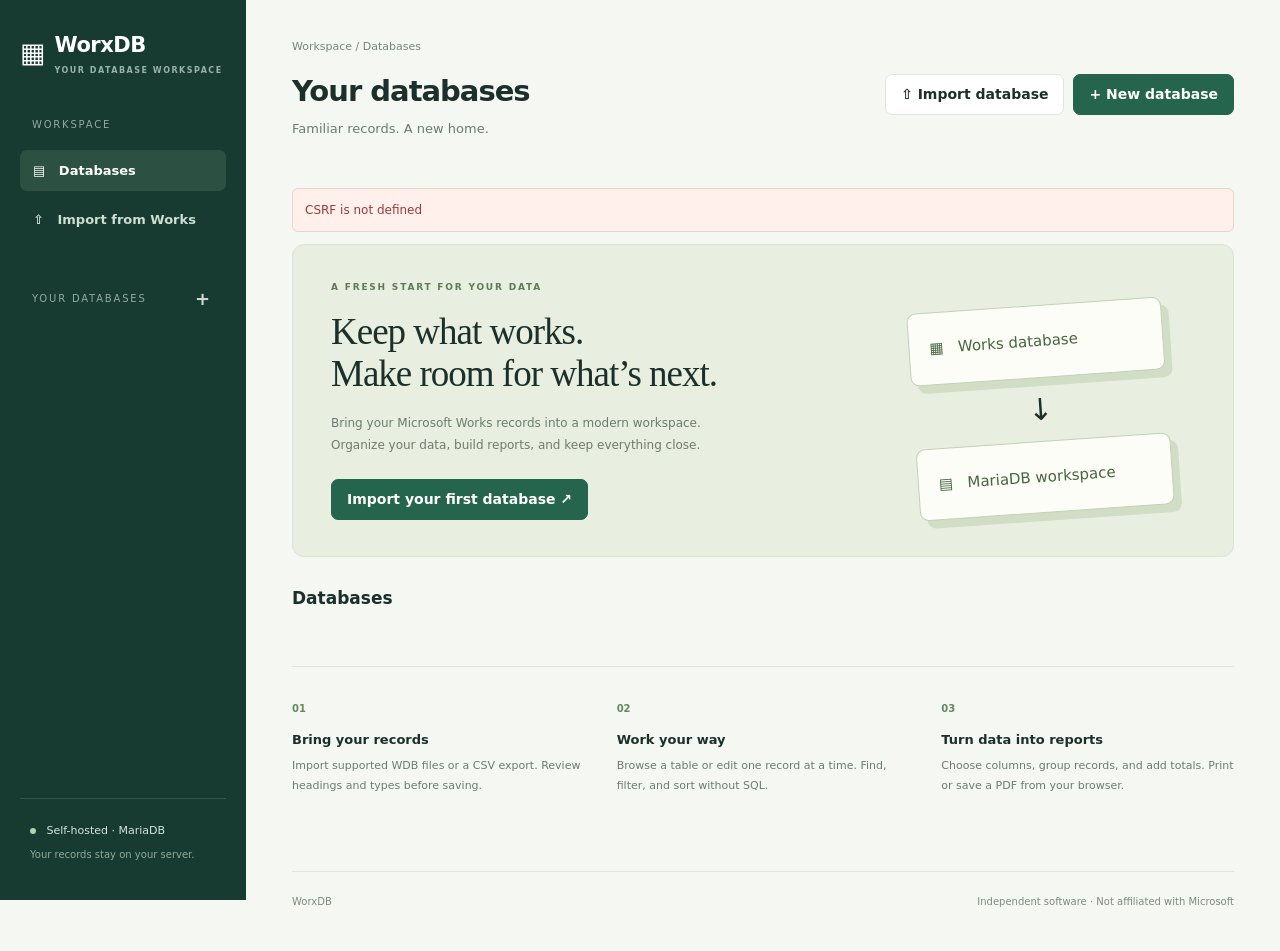
==== templates/index.html @ ecff4e00 "Build Docker-based WorxDB workspace with Works imports and reports" ====
<!doctype html><html lang="en"><head><meta charset="utf-8"><meta name="viewport" content="width=device-width, initial-scale=1"><title>WorxDB · Database workspace</title><link rel="stylesheet" href="/static/style.css"></head><body>
<aside><a class="brand" href="/">▦ <span>WorxDB<small>YOUR DATABASE WORKSPACE</small></span></a><div class="nav-label">WORKSPACE</div><button class="nav active" onclick="showRecords()">▤ &nbsp; Databases</button><button class="nav" onclick="openImport()">⇧ &nbsp; Import from Works</button><div class="nav-label">YOUR DATABASES <button class="tiny" onclick="newDatabase()" aria-label="Create database">+</button></div><div id="databases"></div><div class="aside-bottom"><span class="status-dot"></span> Self-hosted · MariaDB<small>Your records stay on your server.</small></div></aside>
<main><header><div><span class="breadcrumb">Workspace / <span id="crumb">Databases</span></span><h1 id="title">Your databases</h1><p id="subtitle">Familiar records. A new home.</p></div><div class="header-actions"><button onclick="openImport()">⇧ Import database</button><button class="primary" onclick="newDatabase()">+ New database</button></div></header>
<div id="notice" role="status"></div><section id="welcome"><div class="hero"><div class="eyebrow">A FRESH START FOR YOUR DATA</div><h2>Keep what works.<br>Make room for what’s next.</h2><p>Bring your Microsoft Works records into a modern workspace.<br>Organize your data, build reports, and keep everything close.</p><button class="primary" onclick="openImport()">Import your first database ↗</button><div class="hero-art" aria-hidden="true"><div>▦ &nbsp; Works database</div><span>↓</span><div>▤ &nbsp; MariaDB workspace</div></div></div><div class="section-title"><h2>Databases</h2><span id="dbcount"></span></div><div id="cards" class="cards"></div><div class="info-grid"><article><span class="feature-icon">01</span><h3>Bring your records</h3><p>Import supported WDB files or a CSV export. Review headings and types before saving.</p></article><article><span class="feature-icon">02</span><h3>Work your way</h3><p>Browse a table or edit one record at a time. Find, filter, and sort without SQL.</p></article><article><span class="feature-icon">03</span><h3>Turn data into reports</h3><p>Choose columns, group records, and add totals. Print or save a PDF from your browser.</p></article></div></section>
<section id="workspace" hidden><div class="tabs"><button id="recordsTab" class="selected" onclick="showRecords()">Records</button><button id="reportsTab" onclick="showReports()">Reports</button><button id="fieldsTab" onclick="showFields()">Fields</button></div><div id="recordsPanel"><div class="toolbar"><input id="search" type="search" placeholder="Search all fields…" oninput="debounceLoad()" aria-label="Search records"><select id="filterField" aria-label="Filter field"><option value="">All fields</option></select><select id="filterOp" aria-label="Filter operator"><option value="contains">contains</option><option value="eq">equals</option><option value="gt">greater than</option><option value="lt">less than</option><option value="blank">is blank</option></select><input id="filterValue" placeholder="Filter value" aria-label="Filter value"><button onclick="page=1;loadRecords()">Apply</button><button onclick="resetFilters()">Clear</button><button onclick="exportCSV()">Export CSV</button><button class="primary" onclick="editRecord()">+ Add record</button></div><div class="table-wrap"><table id="recordsTable"></table></div><div class="pagination"><span id="recordCount"></span><div><button onclick="if(page>1){page--;loadRecords()}">← Previous</button><span id="pageLabel"></span><button onclick="if(page*100<total){page++;loadRecords()}">Next →</button></div></div></div><div id="reportsPanel" hidden><div class="section-title"><div><h2>Reports</h2><p>Saved layouts, always using your current records.</p></div><button class="primary" onclick="reportBuilder()">+ Create report</button></div><div id="reportCards" class="cards"></div></div><div id="fieldsPanel" hidden></div></section>
<footer>WorxDB <span>Independent software · Not affiliated with Microsoft</span></footer></main>
<dialog id="modal"><form id="modalForm"><div class="dialog-top"><div><span class="eyebrow" id="modalEyebrow">WORKSPACE</span><h2 id="modalTitle"></h2></div><button type="button" class="close" onclick="modal.close()" aria-label="Close">×</button></div><div id="modalBody"></div><div id="modalError" role="alert"></div><div class="dialog-actions"><button type="button" onclick="modal.close()">Cancel</button><button id="saveButton" class="primary" type="submit">Save</button></div></form></dialog>
<script>const CSRF={{ csrf|tojson }};</script><script src="/static/app.js"></script></body></html>
---- static/style.css ----
:root{--ink:#1b302b;--muted:#78847e;--line:#e0e6df;--green:#25654d;--bg:#f5f7f2}*{box-sizing:border-box}body{margin:0;background:var(--bg);color:var(--ink);font:14px/1.5 system-ui,-apple-system,BlinkMacSystemFont,'Segoe UI',sans-serif}button,input,select,textarea{font:inherit}button{border:1px solid var(--line);background:white;border-radius:7px;padding:9px 15px;color:var(--ink);cursor:pointer;font-weight:550}button:hover{background:#eef3ec}button.primary{background:var(--green);color:white;border-color:var(--green)}button.primary:hover{background:#174632}button:disabled{opacity:.5;cursor:wait}input,select,textarea{border:1px solid #ced8ce;border-radius:6px;background:white;padding:10px;color:var(--ink);min-width:0}input:focus,select:focus,button:focus-visible{outline:2px solid #7cb391;outline-offset:2px}aside{position:fixed;inset:0 auto 0 0;width:246px;background:#173b30;color:#d7e5d9;padding:30px 20px;display:flex;flex-direction:column}.brand{display:flex;gap:10px;font-size:27px;color:#fff;text-decoration:none;align-items:center;font-weight:650;letter-spacing:-1px}.brand>span{font-size:21px;letter-spacing:-.5px}.brand small{display:block;font-size:8px;letter-spacing:1.5px;color:#99b4a7;margin-top:3px}.nav-label{font-size:10px;letter-spacing:1.8px;color:#91ac9e;margin:40px 12px 14px;display:flex;justify-content:space-between;align-items:center}.nav{display:block;color:#ceded2;background:none;border:none;text-align:left;width:100%;margin:4px 0;padding:11px 13px;font-size:13px}.nav:hover,.nav.active{background:#2c5142;color:white}.tiny{background:none;border:0;color:#ccdacc;padding:0 4px;font-size:18px}.aside-bottom{margin-top:auto;padding:24px 10px 0;font-size:11px;border-top:1px solid #365448}.aside-bottom small{display:block;color:#91ac9e;font-size:10px;margin:8px 0}.status-dot{display:inline-block;width:6px;height:6px;background:#b0d6aa;border-radius:50%;margin-right:7px}main{margin-left:246px;padding:35px 46px 20px;max-width:1800px}header{display:flex;justify-content:space-between;align-items:center;margin-bottom:35px;gap:20px}.breadcrumb{font-size:11px;color:var(--muted)}h1{font-size:29px;letter-spacing:-1px;margin:14px 0 3px;font-weight:600}p{color:#6c7b71;margin:5px 0 15px}header p{font-size:13px}.header-actions{display:flex;gap:9px}.hero{background:#e8eee0;border:1px solid #dce4d3;border-radius:12px;padding:36px 38px;position:relative;overflow:hidden;min-height:298px}.eyebrow{font-size:9px;font-weight:700;letter-spacing:1.8px;color:#5e7b53}.hero h2{font-family:Georgia,serif;font-size:37px;line-height:1.15;font-weight:400;letter-spacing:-1px;margin:16px 0}.hero p{font-size:12px;line-height:1.9;margin-bottom:22px}.hero-art{position:absolute;right:65px;top:60px;width:255px;transform:rotate(-4deg)}.hero-art div{background:#fcfdf6;border:1px solid #c4d1b9;border-radius:9px;padding:24px 20px;box-shadow:7px 8px 0 #d1ddc5;color:#476541;font-size:15px}.hero-art span{display:block;text-align:center;font-size:30px;padding:9px}.section-title{display:flex;justify-content:space-between;align-items:center;margin:29px 0 18px}.section-title h2{font-size:17px;font-weight:600;margin:0}.section-title>span{color:var(--muted);font-size:11px}.cards{display:grid;grid-template-columns:repeat(auto-fill,minmax(230px,1fr));gap:16px}.card{background:white;border:1px solid var(--line);border-radius:9px;padding:23px;text-align:left;cursor:pointer;display:block;color:var(--ink);text-decoration:none}.card:hover{border-color:#86aa83}.card .db-icon{font-size:25px;color:#5c895b;background:#edf3e8;border:1px solid #e0ead9;border-radius:7px;padding:7px 11px;display:inline-block}.card h3{font-size:15px;margin:19px 0 5px}.card p{font-size:11px}.card .card-bottom{border-top:1px solid var(--line);padding-top:14px;margin-top:22px;color:#7f8b7c;font-size:10px;display:flex;justify-content:space-between}.empty{background:white;border:1px dashed #cad5c5;border-radius:9px;padding:28px;color:var(--muted)}.info-grid{display:grid;grid-template-columns:repeat(3,1fr);gap:32px;border-top:1px solid var(--line);margin-top:36px;padding:30px 0}.info-grid h3{font-size:13px;margin:12px 0 7px}.info-grid p{font-size:11px;line-height:1.8}.feature-icon{font-size:10px;color:#64885d;font-weight:700}footer{border-top:1px solid var(--line);padding:22px 0;color:#7e8c7b;font-size:10px;display:flex;justify-content:space-between;margin-top:30px}.tabs{display:flex;gap:25px;border-bottom:1px solid var(--line);margin-bottom:22px}.tabs button{border:0;background:none;border-radius:0;padding:13px 2px;color:#879080}.tabs .selected{color:var(--green);border-bottom:2px solid var(--green)}.toolbar{display:flex;flex-wrap:wrap;gap:8px;margin:20px 0}.toolbar input:first-child{flex:1;min-width:160px}.toolbar input{width:130px}.toolbar button,.toolbar select,.toolbar input{font-size:11px;padding:9px}.table-wrap{overflow:auto;background:white;border:1px solid var(--line);border-radius:8px}table{border-collapse:collapse;width:100%;white-space:nowrap}th,td{border-bottom:1px solid #edf0e9;padding:13px 17px;text-align:left;font-size:12px}th{background:#eef2e9;color:#6a7c65;font-size:10px;font-weight:650;letter-spacing:.4px}th button{background:none;border:0;padding:0;font-size:inherit;color:inherit}td button{font-size:10px;padding:4px 9px}tbody tr:hover{background:#f8faf4}.pagination{display:flex;justify-content:space-between;align-items:center;margin:18px 0;font-size:11px;color:var(--muted)}.pagination button{font-size:11px}#pageLabel{margin:0 12px}dialog{width:min(840px,calc(100vw - 30px));border:1px solid #d5dfcf;border-radius:12px;padding:28px;max-height:90vh;color:var(--ink);box-shadow:0 25px 100px #183b3030}dialog::backdrop{background:#183b3060;backdrop-filter:blur(3px)}.dialog-top{display:flex;justify-content:space-between;align-items:start;margin-bottom:20px}.dialog-top h2{font-size:24px;margin:5px 0}.close{border:0;font-size:23px;background:none;padding:0 6px}.dialog-actions{display:flex;justify-content:flex-end;gap:9px;border-top:1px solid var(--line);padding-top:20px;margin-top:24px}label{display:block;font-size:12px;font-weight:550;margin:14px 0 6px}label input:not([type=checkbox]),label select,label textarea{display:block;width:100%;margin-top:6px}.form-grid{display:grid;grid-template-columns:1fr 1fr;gap:0 18px}.field-row{display:grid;grid-template-columns:30px 1fr 120px 1fr 36px;align-items:center;gap:8px;margin:10px 0}.field-row input,.field-row select{width:100%;font-size:12px}.field-row small{color:var(--muted)}.help{font-size:11px;line-height:1.8;color:#7b8775}.warning{background:#fff7df;border:1px solid #e9ddb2;border-radius:6px;padding:12px 15px;font-size:12px;color:#847036;margin:14px 0}.upload{display:block;border:1px dashed #a9bea0;border-radius:8px;padding:38px;text-align:center;background:#f3f7ee}.upload input{display:block;margin:20px auto 0;max-width:100%}#modalError,#notice{color:#9b3939;font-size:12px;white-space:pre-wrap}#modalError:not(:empty),#notice:not(:empty){padding:12px;background:#fff0eb;border:1px solid #ebd3ca;border-radius:6px;margin:12px 0}.check-list{display:flex;gap:10px 25px;flex-wrap:wrap}.check-list label{font-weight:400}.danger{color:#a14432} [hidden]{display:none!important}@media(max-width:1150px){.hero-art{right:25px;width:200px;top:80px}.hero h2{font-size:32px}.hero p{max-width:60%}main{padding:25px}.header-actions{flex-direction:column}}@media(max-width:850px){aside{width:190px;padding:20px 10px}main{margin-left:190px;padding:20px}.hero-art{display:none}.hero p{max-width:100%}header{align-items:start}.info-grid{gap:15px}}@media(max-width:620px){aside{position:static;width:100%;padding:15px 20px}.brand small,.nav-label,.aside-bottom,#databases,aside>.nav{display:none}main{margin:0;padding:20px}header{display:block}.header-actions{flex-direction:row;margin-top:20px}.hero{padding:25px}.hero h2{font-size:30px}.info-grid{grid-template-columns:1fr}.form-grid{grid-template-columns:1fr}.field-row{grid-template-columns:25px 1fr 95px}.field-row .formula{grid-column:2}.pagination{gap:10px;align-items:start}.pagination>div{display:flex;align-items:center}footer span{max-width:60%;text-align:right}}
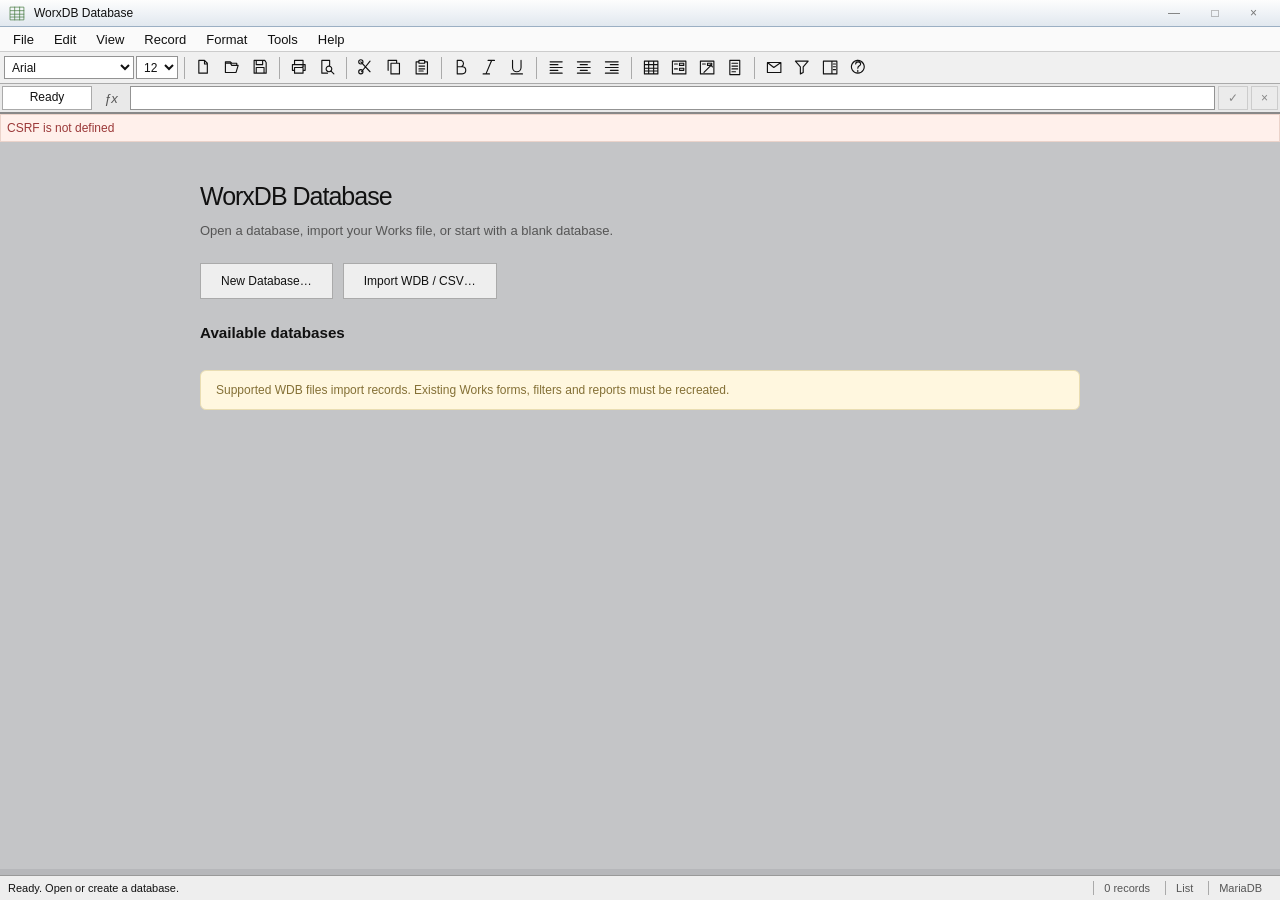
==== commit 00bc87eb: "Add Works-style menus, toolbar, record forms and formatting workspace" ====
--- a/templates/index.html
+++ b/templates/index.html
@@ -1,8 +1,8 @@
-<!doctype html><html lang="en"><head><meta charset="utf-8"><meta name="viewport" content="width=device-width, initial-scale=1"><title>WorxDB · Database workspace</title><link rel="stylesheet" href="/static/style.css"></head><body>
+<!doctype html><html lang="en"><head><meta charset="utf-8"><meta name="viewport" content="width=device-width, initial-scale=1"><title>WorxDB · Database workspace</title><link rel="stylesheet" href="/static/style.css"><link rel="stylesheet" href="/static/classic.css"></head><body>
 <aside><a class="brand" href="/">▦ <span>WorxDB<small>YOUR DATABASE WORKSPACE</small></span></a><div class="nav-label">WORKSPACE</div><button class="nav active" onclick="showRecords()">▤ &nbsp; Databases</button><button class="nav" onclick="openImport()">⇧ &nbsp; Import from Works</button><div class="nav-label">YOUR DATABASES <button class="tiny" onclick="newDatabase()" aria-label="Create database">+</button></div><div id="databases"></div><div class="aside-bottom"><span class="status-dot"></span> Self-hosted · MariaDB<small>Your records stay on your server.</small></div></aside>
 <main><header><div><span class="breadcrumb">Workspace / <span id="crumb">Databases</span></span><h1 id="title">Your databases</h1><p id="subtitle">Familiar records. A new home.</p></div><div class="header-actions"><button onclick="openImport()">⇧ Import database</button><button class="primary" onclick="newDatabase()">+ New database</button></div></header>
 <div id="notice" role="status"></div><section id="welcome"><div class="hero"><div class="eyebrow">A FRESH START FOR YOUR DATA</div><h2>Keep what works.<br>Make room for what’s next.</h2><p>Bring your Microsoft Works records into a modern workspace.<br>Organize your data, build reports, and keep everything close.</p><button class="primary" onclick="openImport()">Import your first database ↗</button><div class="hero-art" aria-hidden="true"><div>▦ &nbsp; Works database</div><span>↓</span><div>▤ &nbsp; MariaDB workspace</div></div></div><div class="section-title"><h2>Databases</h2><span id="dbcount"></span></div><div id="cards" class="cards"></div><div class="info-grid"><article><span class="feature-icon">01</span><h3>Bring your records</h3><p>Import supported WDB files or a CSV export. Review headings and types before saving.</p></article><article><span class="feature-icon">02</span><h3>Work your way</h3><p>Browse a table or edit one record at a time. Find, filter, and sort without SQL.</p></article><article><span class="feature-icon">03</span><h3>Turn data into reports</h3><p>Choose columns, group records, and add totals. Print or save a PDF from your browser.</p></article></div></section>
 <section id="workspace" hidden><div class="tabs"><button id="recordsTab" class="selected" onclick="showRecords()">Records</button><button id="reportsTab" onclick="showReports()">Reports</button><button id="fieldsTab" onclick="showFields()">Fields</button></div><div id="recordsPanel"><div class="toolbar"><input id="search" type="search" placeholder="Search all fields…" oninput="debounceLoad()" aria-label="Search records"><select id="filterField" aria-label="Filter field"><option value="">All fields</option></select><select id="filterOp" aria-label="Filter operator"><option value="contains">contains</option><option value="eq">equals</option><option value="gt">greater than</option><option value="lt">less than</option><option value="blank">is blank</option></select><input id="filterValue" placeholder="Filter value" aria-label="Filter value"><button onclick="page=1;loadRecords()">Apply</button><button onclick="resetFilters()">Clear</button><button onclick="exportCSV()">Export CSV</button><button class="primary" onclick="editRecord()">+ Add record</button></div><div class="table-wrap"><table id="recordsTable"></table></div><div class="pagination"><span id="recordCount"></span><div><button onclick="if(page>1){page--;loadRecords()}">← Previous</button><span id="pageLabel"></span><button onclick="if(page*100<total){page++;loadRecords()}">Next →</button></div></div></div><div id="reportsPanel" hidden><div class="section-title"><div><h2>Reports</h2><p>Saved layouts, always using your current records.</p></div><button class="primary" onclick="reportBuilder()">+ Create report</button></div><div id="reportCards" class="cards"></div></div><div id="fieldsPanel" hidden></div></section>
 <footer>WorxDB <span>Independent software · Not affiliated with Microsoft</span></footer></main>
 <dialog id="modal"><form id="modalForm"><div class="dialog-top"><div><span class="eyebrow" id="modalEyebrow">WORKSPACE</span><h2 id="modalTitle"></h2></div><button type="button" class="close" onclick="modal.close()" aria-label="Close">×</button></div><div id="modalBody"></div><div id="modalError" role="alert"></div><div class="dialog-actions"><button type="button" onclick="modal.close()">Cancel</button><button id="saveButton" class="primary" type="submit">Save</button></div></form></dialog>
-<script>const CSRF={{ csrf|tojson }};</script><script src="/static/app.js"></script></body></html>
+<script>const CSRF={{ csrf|tojson }};</script><script src="/static/app.js"></script><script src="/static/classic.js"></script></body></html>
--- a/static/classic.css
+++ b/static/classic.css
@@ -0,0 +1,3 @@
+/* Desktop-style database shell, following the supplied Works screenshots. */
+:root{--ink:#151515;--bg:#b7b8bb;--line:#aaa;--green:#176ab5;--muted:#555}body{font:13px Arial,sans-serif;background:#b6b7ba;color:#111;overflow:hidden}body>aside,main>header,main>footer{display:none}main{margin:0;padding:0;max-width:none;height:calc(100vh - 145px);overflow:auto;background:#c4c5c7}button,input,select,textarea{border-radius:0;font:12px Arial,sans-serif;color:#111}button{background:#eee;border:1px solid #aaa;padding:5px 12px;font-weight:400}button.primary{background:#e6eff8;color:#111;border:1px solid #4286bb}button:hover,button.primary:hover{background:#dfedfc}input,select,textarea{padding:4px;border:1px solid #939393;background:#fff}button:disabled{cursor:default;opacity:.45}#classicShell{background:#f0f0f0;border-bottom:1px solid #888}.window-title{height:27px;background:linear-gradient(#fdfdfd,#e1e8ef);display:flex;align-items:center;gap:8px;padding:3px 9px;font-size:12px;border-bottom:1px solid #9bafc3}.window-title svg{color:#467a40}.window-title strong{font-weight:400}.window-controls{margin-left:auto;color:#777;letter-spacing:14px}.menubar{display:flex;align-items:center;height:25px;background:#fafafa;border-bottom:1px solid #ccc;position:relative;z-index:15;padding:0 3px}.menu-wrap{position:relative}.menu-top{border:1px solid transparent;background:none;padding:3px 9px;font:13px Arial;border-radius:0;height:24px}.menu-top[aria-expanded=true],.menu-top:hover{background:#d7e9fb;border-color:#86b5df}.menu-popup{position:absolute;top:24px;left:0;min-width:245px;max-height:75vh;overflow:auto;background:#f4f4f4;border:1px solid #999;box-shadow:3px 3px 5px #0004;padding:3px;z-index:30}.menu-item{display:flex;width:100%;align-items:center;gap:10px;justify-content:space-between;border:1px solid transparent;background:none;padding:5px 12px 5px 25px;text-align:left;font-size:12px;height:27px;white-space:nowrap}.menu-item:hover:not(:disabled){background:#cde5fc;border-color:#9ac7ee}.menu-item .shortcut{font-size:11px;color:#666;margin-left:18px}.menu-item.checked{background:#e6eef5}.menu-separator{border-top:1px solid #ccc;margin:4px 3px}.classic-toolbar{height:32px;display:flex;align-items:center;gap:2px;padding:2px 4px;border-bottom:1px solid #aaa;overflow-x:auto;white-space:nowrap}.classic-toolbar select{height:23px;padding:1px 3px;font-size:12px}.tool-button{display:flex;align-items:center;justify-content:center;width:26px;min-width:26px;height:25px;background:none;padding:3px;border:1px solid transparent}.tool-button svg{width:17px;height:17px;stroke-width:1.6}.tool-button.active{background:#c7e2f7;border:1px solid #6c9fc4}.tool-button:hover{border:1px solid #83a8c6;background:#dcecf9}.tool-separator{height:22px;border-left:1px solid #aaa;margin:0 4px}.formula-bar{display:flex;align-items:center;height:29px;background:#e9e9e9;border-bottom:1px solid #888;gap:3px;padding:2px}.cell-address{width:90px;height:24px;background:white;border:1px solid #aaa;text-align:center;padding:3px;font-size:12px}.formula-label{padding:0 9px;color:#555;font-style:italic}.formula-bar input{flex:1;height:24px;padding:2px 7px}.formula-bar button{font-size:12px;padding:2px 9px;height:24px}.tabs{display:none}.toolbar{margin:0;padding:6px;background:#ededed;border-bottom:1px solid #999;gap:4px}.toolbar button,.toolbar select,.toolbar input{padding:4px;font-size:11px}.toolbar input:first-child{min-width:110px;max-width:240px}.toolbar input{width:100px}.table-wrap{border:0;border-radius:0;background:#c4c5c7;overflow:auto}#recordsTable{width:max-content;min-width:100%;table-layout:fixed;border-collapse:collapse;background:white;white-space:nowrap;font-family:var(--db-font,Arial);font-size:var(--db-size,12px)}#recordsTable th,#recordsTable td{border:1px solid #c3c3c3;padding:3px 6px;height:var(--row-height,23px);font:inherit;text-align:left;max-width:400px;overflow:hidden;text-overflow:ellipsis}#recordsTable th{background:linear-gradient(#fafafa,#dedede);height:24px;color:#111;font-weight:400;position:sticky;top:0;z-index:1;min-width:100px}#recordsTable th:first-child{min-width:31px;width:31px;padding:2px;text-align:center}#recordsTable th:nth-child(2){min-width:35px;width:35px;text-align:center}#recordsTable td:first-child,#recordsTable td:nth-child(2){background:#e8e8e8;text-align:center;padding:2px;max-width:50px}#recordsTable input[type=checkbox]{margin:0;vertical-align:middle}#recordsTable th button{font:inherit;width:100%;background:none;border:0;padding:0;text-align:inherit}#recordsTable td.selected-cell{outline:2px solid #111;outline-offset:-2px;background:#e8f1ff!important}#recordsTable tr.selected-row td{background:#edf4fd}#recordsTable.no-grid td{border-color:transparent}#recordsTable td.protected{color:#555}.pagination{margin:0;padding:4px 10px;background:#eee;border-top:1px solid #999;font-size:11px}.pagination button{padding:2px 10px}.desktop-status{height:25px;display:flex;align-items:center;background:#eee;border-top:1px solid #999;gap:5px;padding:3px 8px;font-size:11px;position:fixed;bottom:0;left:0;right:0}.desktop-status span:first-child{flex:1}.status-segment{border-left:1px solid #aaa;padding:1px 10px;color:#555}.classic-welcome{padding:35px;max-width:950px;margin:auto}.classic-welcome h1{font:25px Arial;margin:5px 0 12px}.classic-welcome p{font-size:13px;color:#555}.welcome-actions{display:flex;gap:10px;margin:25px 0}.welcome-actions button{padding:10px 20px}.classic-welcome .cards{grid-template-columns:repeat(auto-fill,minmax(190px,1fr));gap:10px}.classic-welcome .card{background:#f4f4f4;border:1px solid #999;border-radius:0;padding:18px}.classic-welcome .card h3{margin:9px 0}.classic-welcome .db-icon{display:none}.classic-welcome .card-bottom{margin-top:10px;padding-top:8px;border-color:#ccc}.classic-form{padding:25px;max-width:1000px;background:white;border:1px solid #999;margin:20px auto;min-height:350px}.classic-form h2{font:20px Arial;border-bottom:1px solid #aaa;padding-bottom:15px}.record-form-grid{display:grid;grid-template-columns:repeat(2,minmax(150px,1fr));gap:8px 30px}.record-form-grid label{margin:4px 0;font:12px Arial}.record-form-grid input,.record-form-grid textarea,.record-form-grid select{margin-top:3px;min-height:25px}.form-navigation{display:flex;align-items:center;gap:8px;border-top:1px solid #ccc;padding-top:14px;margin-top:20px}.form-navigation span{flex:1;text-align:center}.design-banner{background:#fffbe7;border:1px solid #c1b77d;padding:12px;margin-bottom:18px}.designer-row{display:flex;align-items:center;gap:12px;margin:7px 0;padding:6px;background:#f3f3f3;border:1px solid #bbb}.designer-row span{flex:1}.designer-row button{padding:2px 8px}.format-tabs{display:flex;border-bottom:1px solid #999;margin-bottom:20px;gap:0}.format-tabs button{border-bottom:0;padding:6px 12px}.format-tabs .active{background:white;font-weight:bold}.format-content{min-height:230px}.format-field-layout{display:grid;grid-template-columns:165px 1fr;gap:25px}.format-field-layout select{width:100%;height:230px}.format-preview{border:1px solid #555;padding:15px;margin-top:20px;text-align:center;background:white}.format-description{font-size:12px;color:#333;min-height:45px}.dialog-top .eyebrow{display:none}.dialog-top h2{font:16px Arial;margin:0}.dialog-top{border-bottom:1px solid #bbb;padding-bottom:12px}dialog{background:#f0f0f0;border:1px solid #888;border-radius:0;padding:15px;box-shadow:4px 4px 15px #0005;width:min(650px,95vw)}dialog::backdrop{background:#0003;backdrop-filter:none}.dialog-actions{border-top:0;margin-top:12px;padding-top:12px}.dialog-actions button{min-width:85px}.dialog-actions .primary{outline:1px solid #65a5d6;outline-offset:-3px}#notice:not(:empty){margin:0;border-radius:0;padding:6px}#reportsPanel,#fieldsPanel{padding:18px}.section-title{margin:0 0 18px}.cards .card{border-radius:0}#classicFormPanel[hidden]{display:none}#filterField,#filterOp,#filterValue{max-width:140px}@media(max-width:700px){.record-form-grid{grid-template-columns:1fr}.window-controls{display:none}.classic-welcome{padding:20px}.classic-toolbar{height:34px}.menu-popup{min-width:210px}.menu-top{padding:3px 6px}main{height:calc(100vh - 147px)}.form-navigation{flex-wrap:wrap}.format-field-layout{grid-template-columns:130px 1fr;gap:12px}}@media print{#classicShell,.desktop-status,.toolbar,.pagination,dialog,.form-navigation,#notice{display:none!important}body{overflow:visible;background:white}main{height:auto;overflow:visible}.table-wrap{overflow:visible}#recordsTable{width:100%}}
+.window-title>svg{width:17px;height:17px;flex:none}.classic-form input[readonly],.classic-form textarea[readonly]{background:#eee;color:#555}.format-content>div[hidden]{display:none}.classic-welcome #dbcount{display:block;margin:10px 0;color:#555;font-size:11px}
